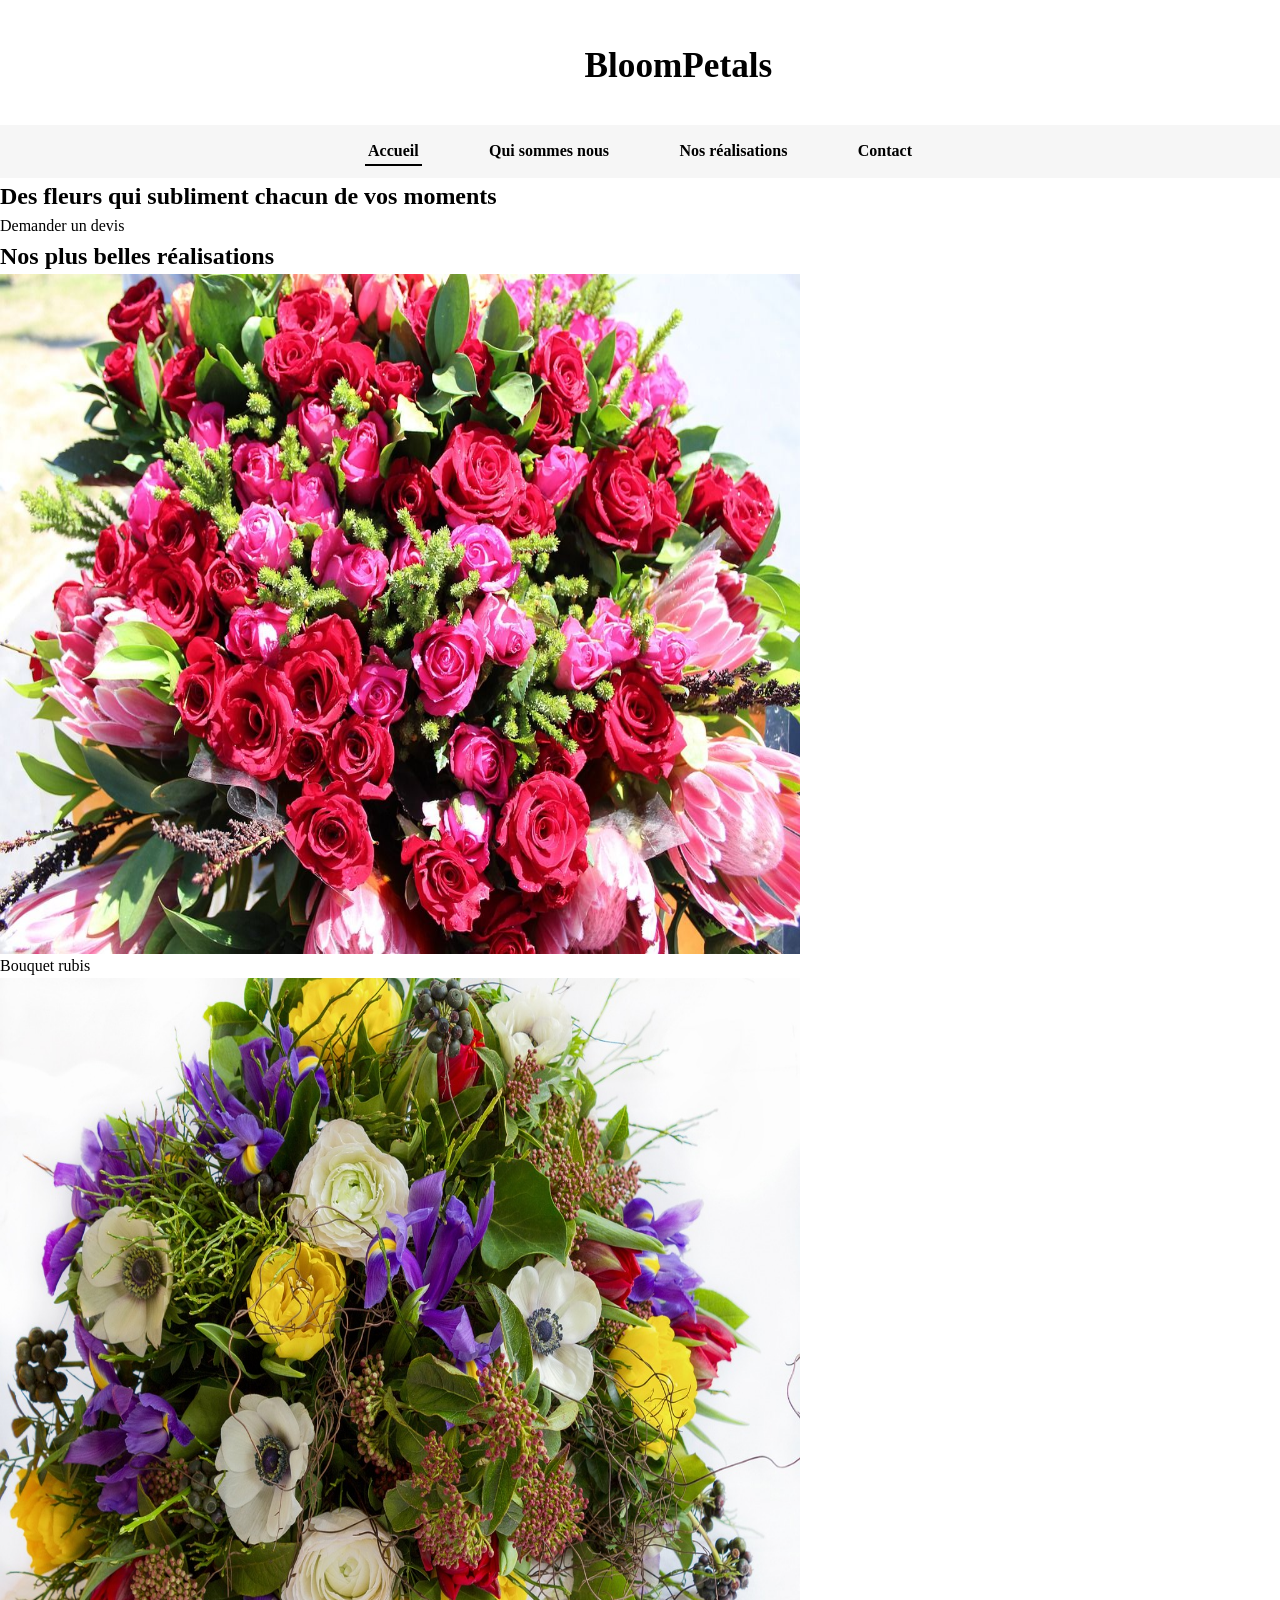
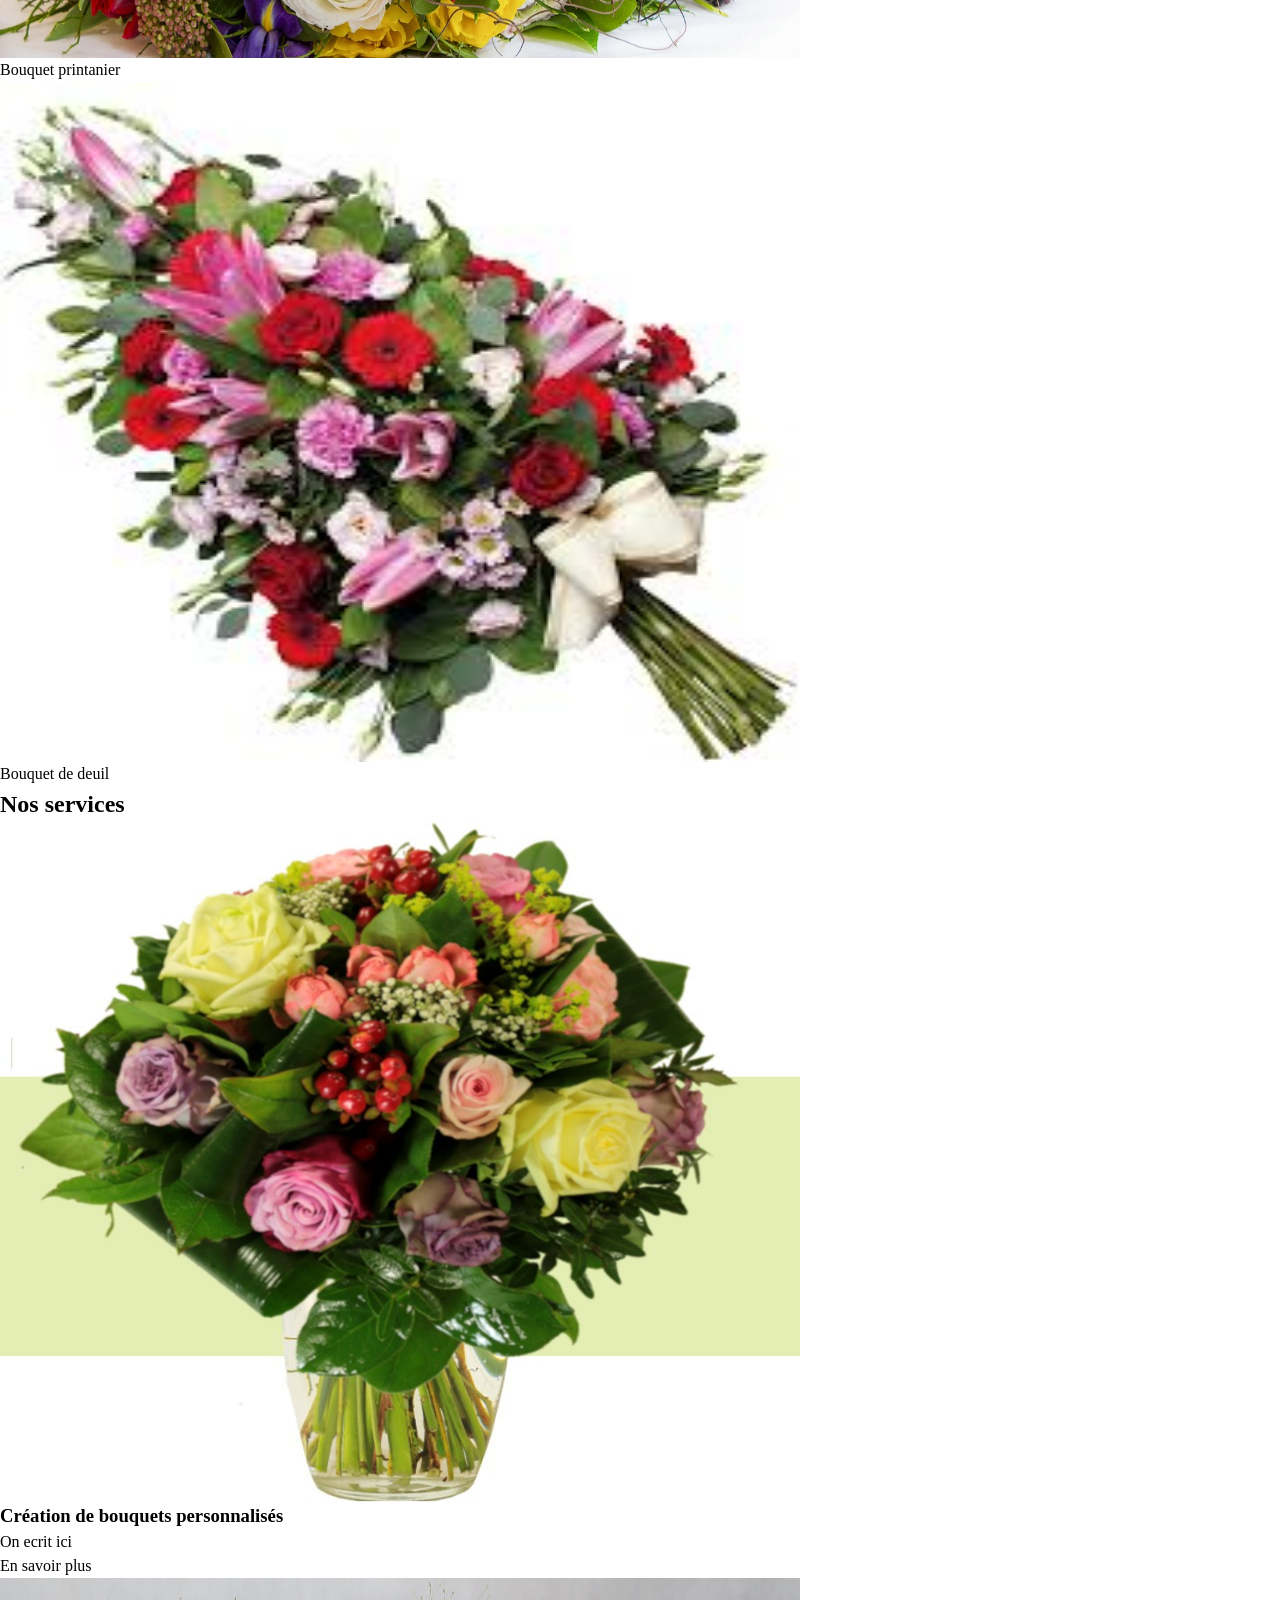
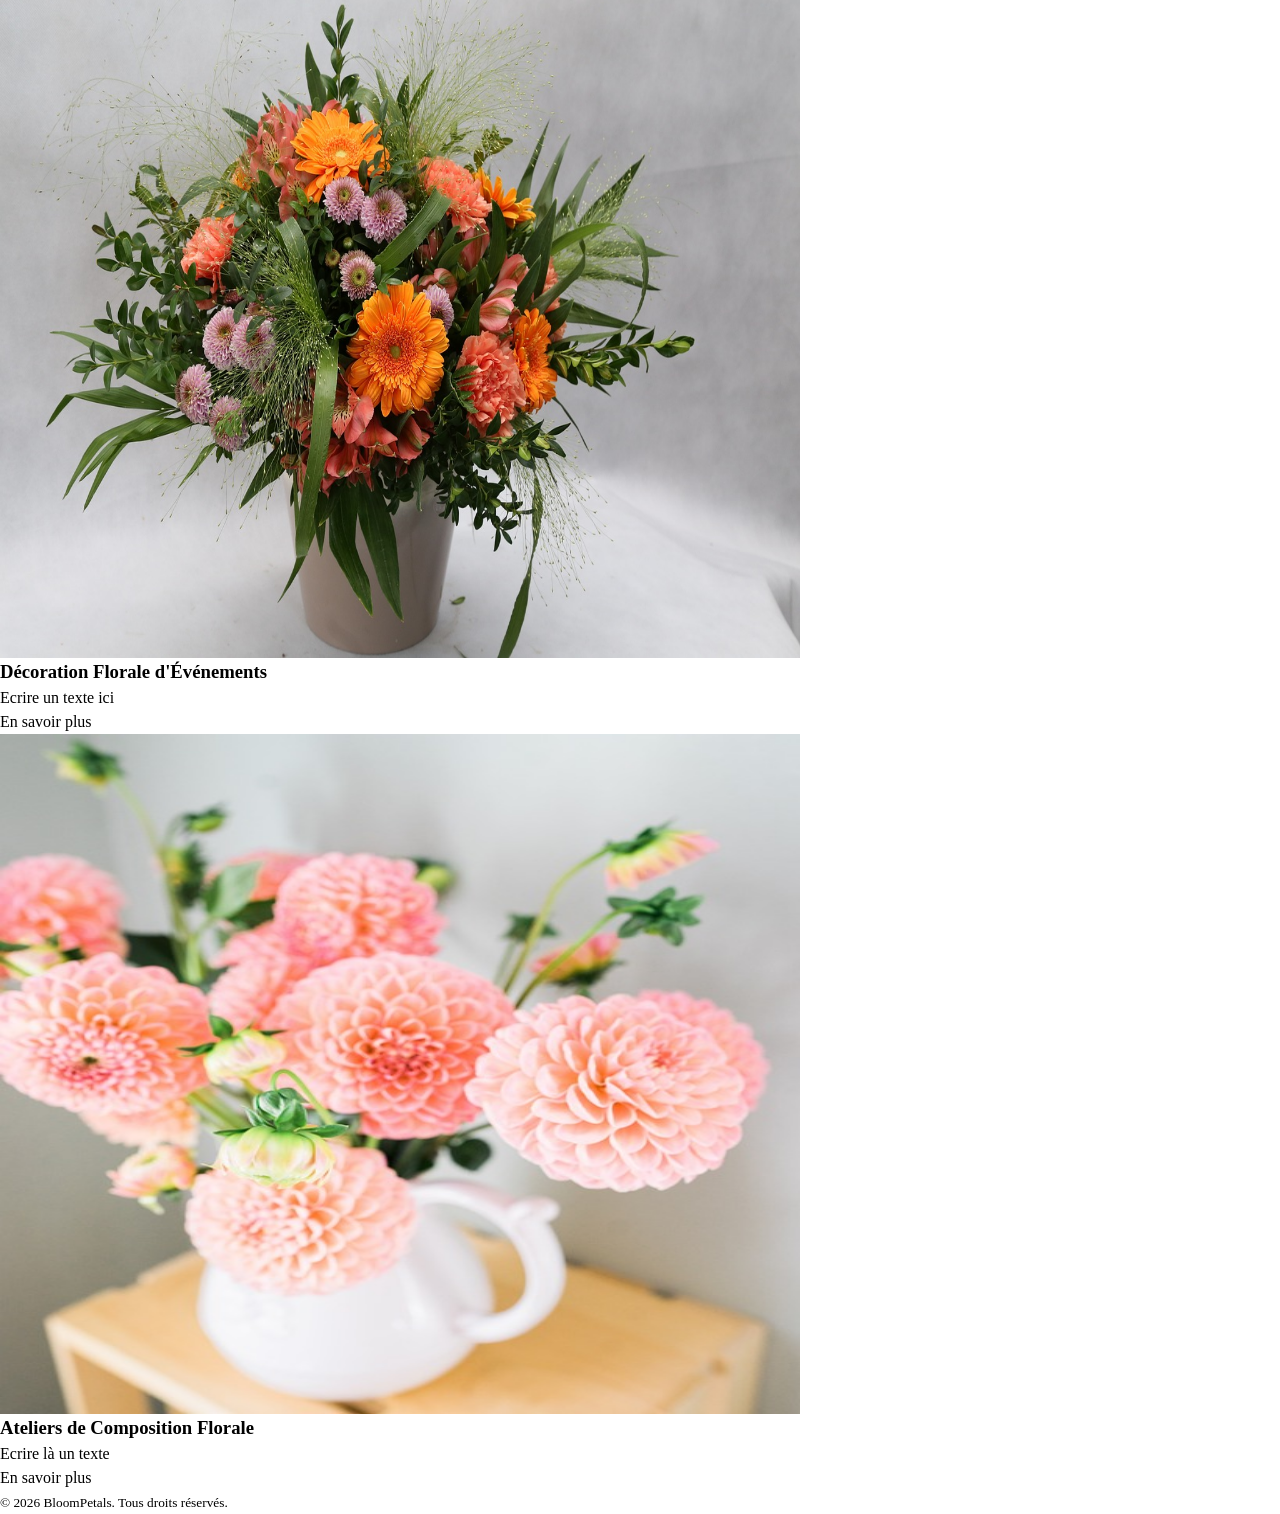
==== index.html @ 39d0ba1f "NewModif" ====
<!doctype html>
<html lang="fr">
  <head>
    <meta charset="UTF-8" />
    <meta name="viewport" content="width=device-width, initial-scale=1" />

    <title>
      BloomPetals | Fleuriste créateur : bouquets, événements, ateliers
    </title>
    <meta
      name="description"
      content="BloomPetals crée des bouquets personnalisés, décore vos événements et propose des ateliers de composition florale. Découvrez nos réalisations."
    />
    <link rel="canonical" href="https://www.exemple.fr/" />

    <meta property="og:type" content="website" />
    <meta property="og:title" content="BloomPetals | Fleuriste créateur" />
    <meta
      property="og:description"
      content="Bouquets personnalisés, décoration florale d'événements et ateliers de composition florale."
    />
    <meta property="og:image" content="images/hero.jpg" />

    <link rel="stylesheet" href="style.css" />
  </head>

  <body>
    <header class="entete">
      <a
        class="logo"
        href="index.html"
        aria-label="BloomPetals, retour à l'accueil"
        >BloomPetals</a
      >

      <nav aria-label="Navigation principale">
        <ul class="menu">
          <li><a href="index.html" aria-current="page">Accueil</a></li>
          <li><a href="qui-sommes-nous.html">Qui sommes nous</a></li>
          <li><a href="nos-realisations.html">Nos réalisations</a></li>
          <li><a href="contact.html">Contact</a></li>
        </ul>
      </nav>
    </header>

    <main>
      <section class="hero" aria-labelledby="titre-hero">
        <h1 id="titre-hero">Des fleurs qui subliment chacun de vos moments</h1>
        <a class="bouton" href="contact.html">Demander un devis</a>
      </section>

      <section class="realisations" aria-labelledby="titre-realisations">
        <h2 id="titre-realisations">Nos plus belles réalisations</h2>

        <ul class="grille">
          <li>
            <figure>
              <img
                src="images/Noscrea1.jpg"
                alt="Bouquet rubis"
                width="800"
                height="680"
                loading="lazy"
              />
              <figcaption>Bouquet rubis</figcaption>
            </figure>
          </li>
          <li>
            <figure>
              <img
                src="images/Noscrea2.jpg"
                alt="Bouquet printanier"
                width="800"
                height="680"
                loading="lazy"
              />
              <figcaption>Bouquet printanier</figcaption>
            </figure>
          </li>
          <li>
            <figure>
              <img
                src="images/Noscrea3.jpg"
                alt="Bouquet de deuil"
                width="800"
                height="680"
                loading="lazy"
              />
              <figcaption>Bouquet de deuil</figcaption>
            </figure>
          </li>
        </ul>
      </section>

      <section class="services" aria-labelledby="titre-services">
        <h2 id="titre-services">Nos services</h2>

        <ul class="grille">
          <li>
            <article class="service">
              <img
                src="images/Bouco.jpg"
                alt="Fleuriste composant un bouquet sur mesure"
                width="800"
                height="680"
                loading="lazy"
              />
              <h3>Création de bouquets personnalisés</h3>
              <p>On ecrit ici</p>
              <a href="services-bouquets.html"
                >En savoir plus<span class="invisible">
                  sur la création de bouquets personnalisés</span
                ></a
              >
            </article>
          </li>
          <li>
            <article class="service">
              <img
                src="images/Bouco2.jpg"
                alt="Décoration florale d'une salle de réception"
                width="800"
                height="680"
                loading="lazy"
              />
              <h3>Décoration Florale d'Événements</h3>
              <p>Ecrire un texte ici</p>
              <a href="services-evenements.html"
                >En savoir plus<span class="invisible">
                  sur la décoration florale d'événements</span
                ></a
              >
            </article>
          </li>
          <li>
            <article class="service">
              <img
                src="images/Bouco3.jpg"
                alt="Participants à un atelier de composition florale"
                width="800"
                height="680"
                loading="lazy"
              />
              <h3>Ateliers de Composition Florale</h3>
              <p>Ecrire là un texte</p>
              <a href="services-ateliers.html"
                >En savoir plus<span class="invisible">
                  sur les ateliers de composition florale</span
                ></a
              >
            </article>
          </li>
        </ul>
      </section>
    </main>

    <footer class="pied">
      <p><small>© 2026 BloomPetals. Tous droits réservés.</small></p>
    </footer>
  </body>
</html>
---- style.css ----
a:root {
  --vert: #2f5d50;
  --rose: #e9c9d0;
  --rose-fonce: #c98a9b;
  --creme: #faf7f4;
  --gris-clair: #eeeeee;
  --texte: #1c1c1c;
  --police: "Roboto", Arial, Helvetica, sans-serif;
}


* {
  margin: 0;
  padding: 0;
  box-sizing: border-box; 
}

body {
  font-family: var(--police);
  color: var(--texte);
  background-color: var(--creme);
  line-height: 1.5;
}

ul {
  list-style: none; 
}

a {
  color: inherit;
  text-decoration: none;
}

img {
  display: block;
  max-width: 100%; 
}


a:focus-visible {
  outline: 3px solid var(--vert);
  outline-offset: 3px;
}


.invisible {
  position: absolute;
  width: 1px;
  height: 1px;
  overflow: hidden;
  clip-path: inset(50%);
}


.entete {
  background-color: var(--gris-clair);
  padding-top: 2.5rem;
}

.logo {
  display: flex;
  align-items: center;
  justify-content: center;
  justify-content: flexbox;
  gap: 1.5rem;
  padding-bottom: 2rem;
  font-size: 2.2rem;
  font-weight: 700;
}


.logo::before {
  content: "";
  width: 3.3rem;
  height: 3.3rem;
  border-radius: 50%;
  background-color: var(--rose-fonce);
}


.menu {
  display: flex;
  justify-content: flexbox;
  justify-content: center;
  flex-wrap: wrap;
  gap: 1rem 4rem;
  padding: 0.9rem 1rem;
  font-weight: 700;
}

.entete .menu {
  background-color: #f6f6f6;
}

.menu a {
  padding: 0.3rem 0.2rem;
  border-bottom: 2px solid transparent;
}

.menu a:hover,
.menu a[aria-current="page"] {
  border-bottom-color: var(
    --vert
  );
  
.hero {
  display: flex;
  flex-direction: column; 
  justify-content: center;
  justify-content: flexbox;
  align-items: flex-start; 
  gap: 2rem;
  min-height: 33rem;
  padding: 3rem 10%;
  background-color: var(--rose);
}

.hero h1 {
  max-width: 22ch;
  font-size: clamp(2.2rem, 5vw, 3.5rem); 
  font-weight: 400;
  line-height: 1.15;
}

.bouton {
  min-width: min(100%, 20rem);
  padding: 1.6rem 2.5rem;
  text-align: center;
  font-size: 1.4rem;
  font-weight: 700;
  color: #fff;
  background-color: var(--vert);
}

.bouton:hover {
  background-color: #244a40;
}


.realisations,
.services {
  padding: 3.5rem 3.5%;
}

.realisations {
  background-color: #f0f0f0;
}

.realisations h2,
.services h2 {
  margin-bottom: 2rem;
  text-align: center;
  font-size: 2rem;
}

.services h2 {
  margin-bottom: 3.5rem;
}


.grille {
  display: grid;
  grid-template-columns: repeat(3, 1fr);
  gap: 2.5rem;
}


.grille img {
  width: 100%;
  aspect-ratio: 6 / 5;
  object-fit: cover; /* l'image remplit le cadre sans se déformer */
  background-color: #c5c5c5; /* gris tant que la photo n'existe pas */
}

figcaption {
  padding-top: 0.6rem;
  font-weight: 700;
}

.service h3 {
  margin: 1.2rem 0 1.5rem;
  font-size: 1.5rem;
  line-height: 1.25;
}

.service p {
  margin-bottom: 1.2rem;
}

.service a {
  font-weight: 700;
  border-bottom: 2px solid var(--rose-fonce);
}

.service a:hover {
  color: var(--vert);
  border-bottom-color: var(--vert);
}

.pied {
  margin-top: 2rem;
  padding: 3rem 1rem 2rem;
  text-align: center;
  background-color: #d2d2d2;
}

.pied .menu {
  padding-top: 0;
}

.pied small {
  font-size: 0.85rem;
}

@media (max-width: 800px) {
  .grille {
    grid-template-columns: 1fr;
  }

  .menu {
    gap: 0.5rem 1.5rem;
  }

  .hero {
    min-height: 26rem;
    padding: 2rem 1.5rem;
  }

}
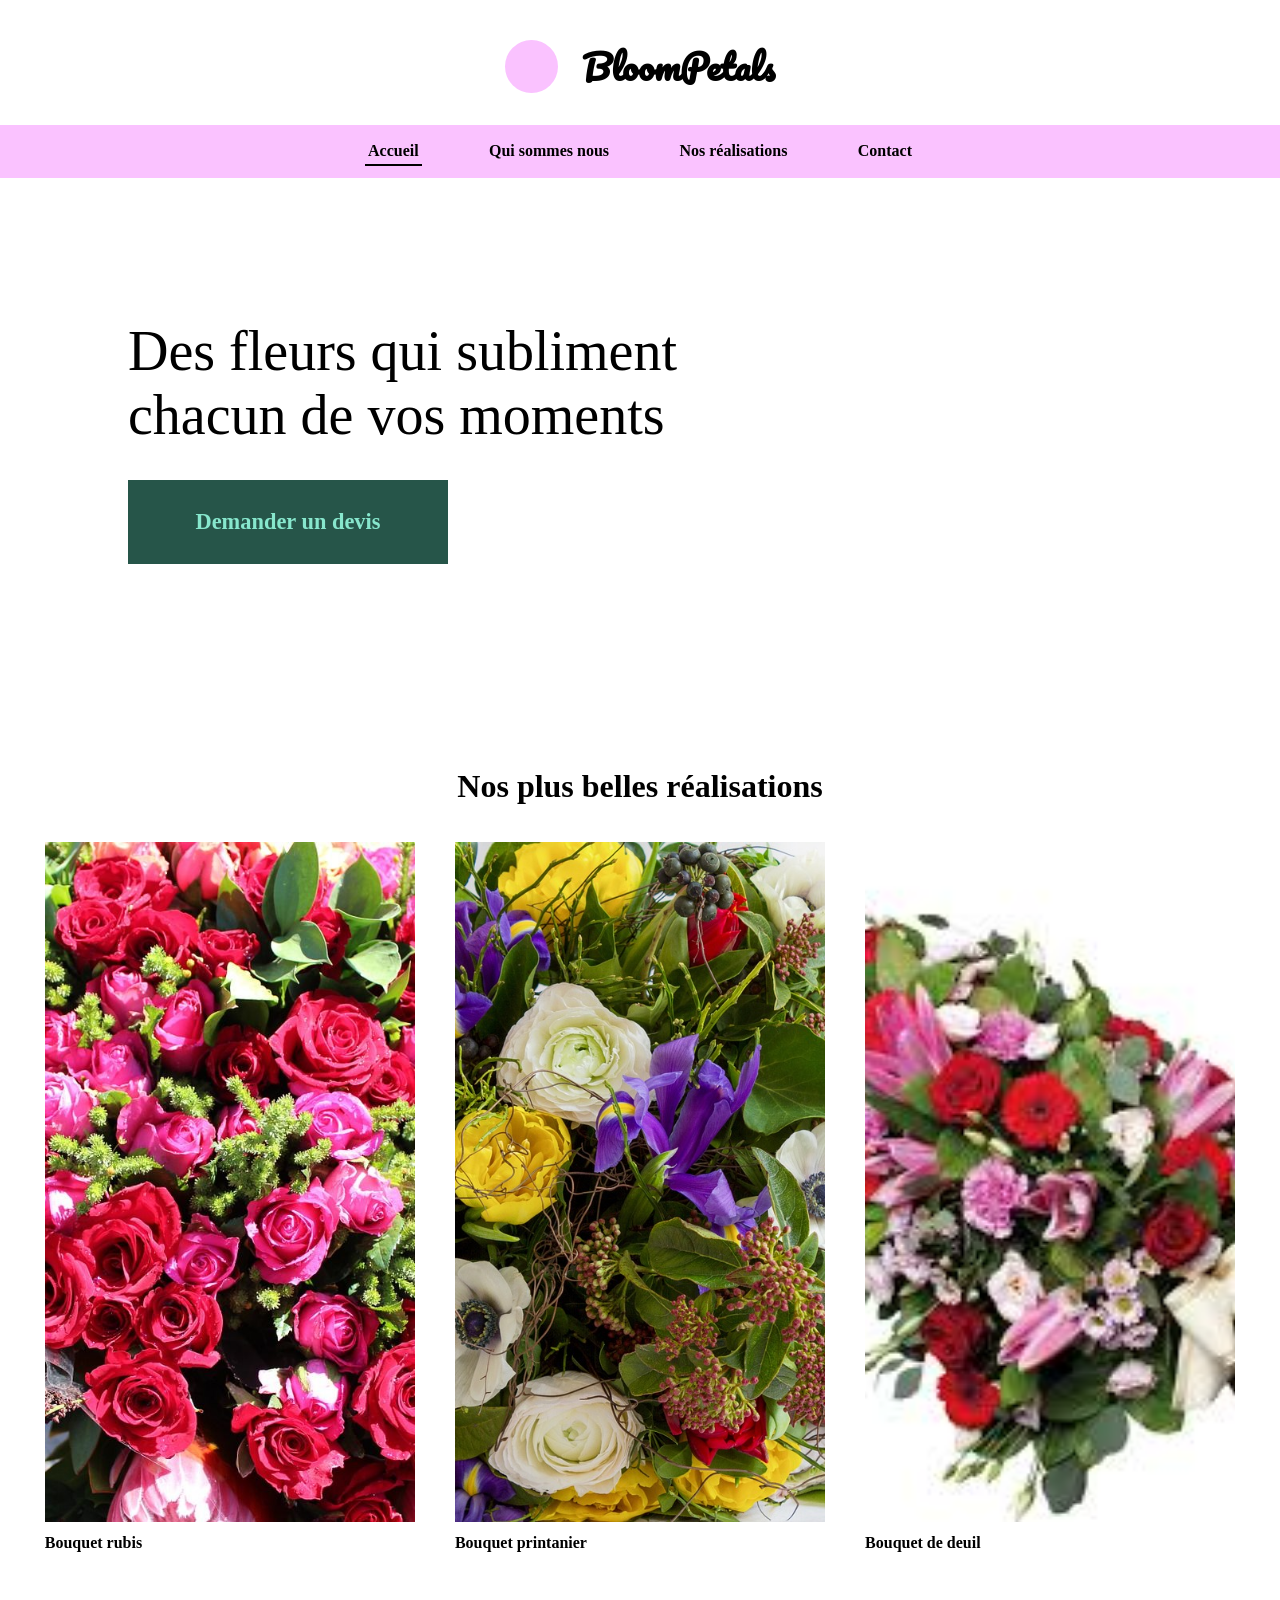
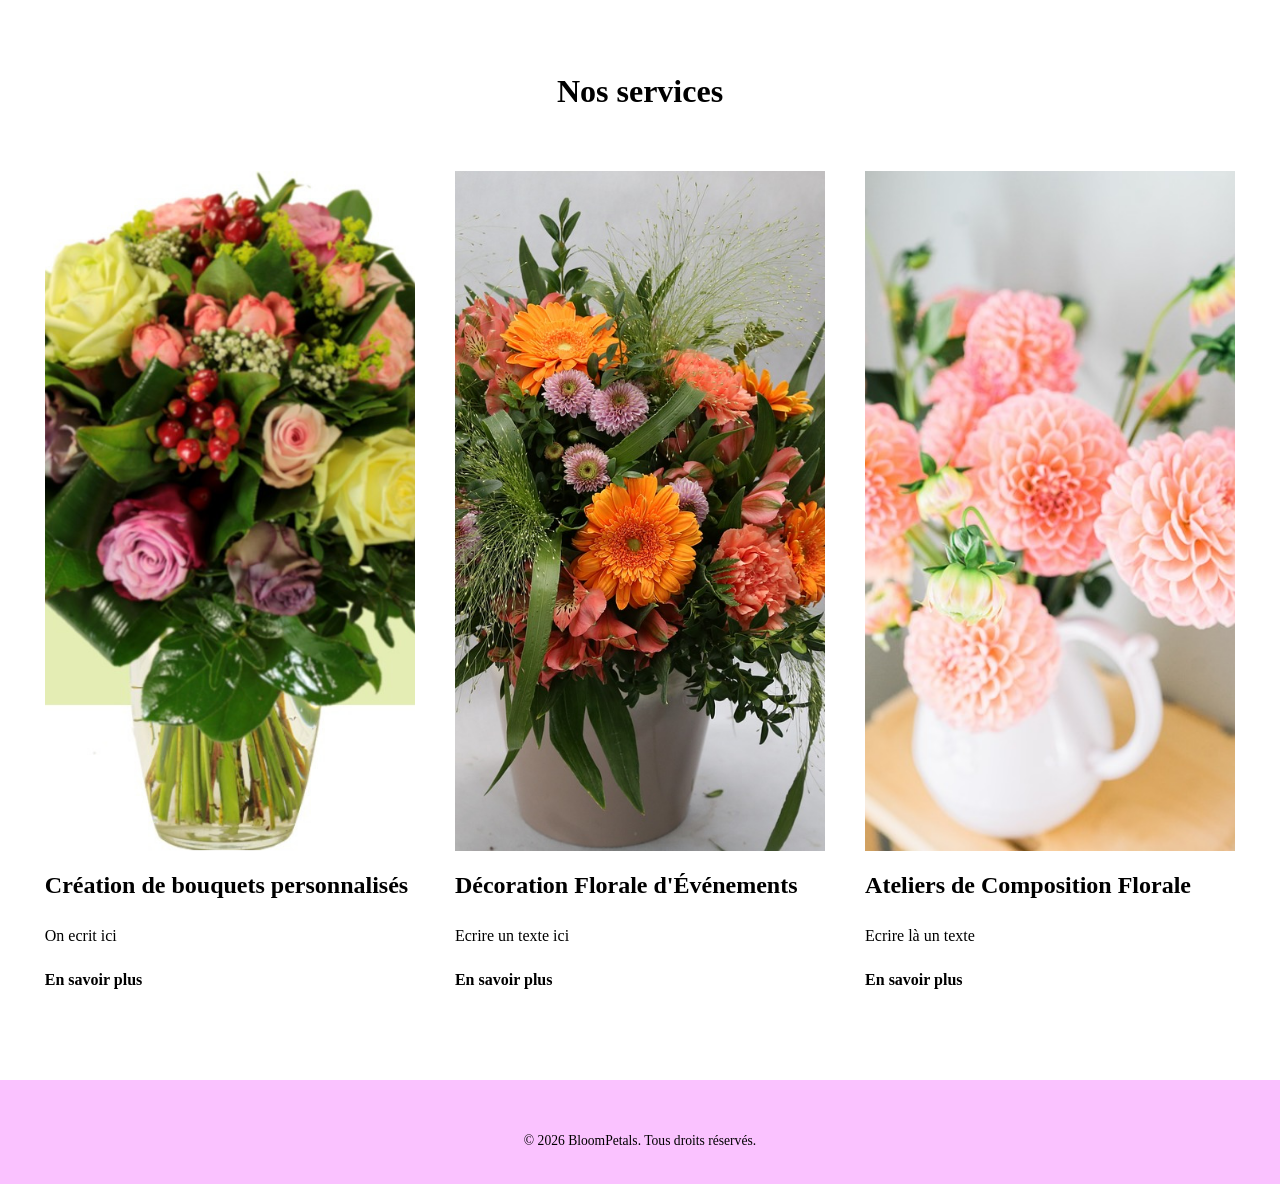
==== commit 5d54efbb: "Modif et css" ====
--- a/index.html
+++ b/index.html
@@ -22,6 +22,12 @@
     <meta property="og:image" content="images/hero.jpg" />
 
     <link rel="stylesheet" href="style.css" />
+    <link rel="preconnect" href="https://fonts.googleapis.com" />
+    <link rel="preconnect" href="https://fonts.gstatic.com" crossorigin />
+    <link
+      href="https://fonts.googleapis.com/css2?family=Pacifico&display=swap"
+      rel="stylesheet"
+    />
   </head>
 
   <body>
@@ -107,7 +113,7 @@
               />
               <h3>Création de bouquets personnalisés</h3>
               <p>On ecrit ici</p>
-              <a href="services-bouquets.html"
+              <a href="nos-realisations.html"
                 >En savoir plus<span class="invisible">
                   sur la création de bouquets personnalisés</span
                 ></a
@@ -125,7 +131,7 @@
               />
               <h3>Décoration Florale d'Événements</h3>
               <p>Ecrire un texte ici</p>
-              <a href="services-evenements.html"
+              <a href="nos-realisations.html"
                 >En savoir plus<span class="invisible">
                   sur la décoration florale d'événements</span
                 ></a
@@ -143,7 +149,7 @@
               />
               <h3>Ateliers de Composition Florale</h3>
               <p>Ecrire là un texte</p>
-              <a href="services-ateliers.html"
+              <a href="nos-realisations.html"
                 >En savoir plus<span class="invisible">
                   sur les ateliers de composition florale</span
                 ></a
--- a/style.css
+++ b/style.css
@@ -1,4 +1,3 @@
-
 a:root {
   --vert: #2f5d50;
   --rose: #e9c9d0;
@@ -9,11 +8,10 @@
   --police: "Roboto", Arial, Helvetica, sans-serif;
 }
 
-
 * {
   margin: 0;
   padding: 0;
-  box-sizing: border-box; 
+  box-sizing: border-box;
 }
 
 body {
@@ -24,7 +22,7 @@
 }
 
 ul {
-  list-style: none; 
+  list-style: none;
 }
 
 a {
@@ -34,15 +32,13 @@
 
 img {
   display: block;
-  max-width: 100%; 
-}
-
+  max-width: 100%;
+}
 
 a:focus-visible {
   outline: 3px solid var(--vert);
   outline-offset: 3px;
 }
-
 
 .invisible {
   position: absolute;
@@ -52,7 +48,6 @@
   clip-path: inset(50%);
 }
 
-
 .entete {
   background-color: var(--gris-clair);
   padding-top: 2.5rem;
@@ -61,27 +56,24 @@
 .logo {
   display: flex;
   align-items: center;
+  font-family: "Pacifico", cursive;
   justify-content: center;
-  justify-content: flexbox;
   gap: 1.5rem;
   padding-bottom: 2rem;
   font-size: 2.2rem;
   font-weight: 700;
 }
-
 
 .logo::before {
   content: "";
   width: 3.3rem;
   height: 3.3rem;
   border-radius: 50%;
-  background-color: var(--rose-fonce);
-}
-
+  background-color: #fac2ff;
+}
 
 .menu {
   display: flex;
-  justify-content: flexbox;
   justify-content: center;
   flex-wrap: wrap;
   gap: 1rem 4rem;
@@ -90,7 +82,7 @@
 }
 
 .entete .menu {
-  background-color: #f6f6f6;
+  background-color: #fac2ff;
 }
 
 .menu a {
@@ -100,16 +92,14 @@
 
 .menu a:hover,
 .menu a[aria-current="page"] {
-  border-bottom-color: var(
-    --vert
-  );
-  
+  border-bottom-color: var(--vert);
+}
+
 .hero {
   display: flex;
-  flex-direction: column; 
+  flex-direction: column;
   justify-content: center;
-  justify-content: flexbox;
-  align-items: flex-start; 
+  align-items: flex-start;
   gap: 2rem;
   min-height: 33rem;
   padding: 3rem 10%;
@@ -118,7 +108,7 @@
 
 .hero h1 {
   max-width: 22ch;
-  font-size: clamp(2.2rem, 5vw, 3.5rem); 
+  font-size: clamp(2.2rem, 5vw, 3.5rem);
   font-weight: 400;
   line-height: 1.15;
 }
@@ -129,14 +119,13 @@
   text-align: center;
   font-size: 1.4rem;
   font-weight: 700;
-  color: #fff;
-  background-color: var(--vert);
+  color: #87e7cd;
+  background-color: #265549;
 }
 
 .bouton:hover {
-  background-color: #244a40;
-}
-
+  background-color: #284840;
+}
 
 .realisations,
 .services {
@@ -144,7 +133,7 @@
 }
 
 .realisations {
-  background-color: #f0f0f0;
+  background-color: #fff;
 }
 
 .realisations h2,
@@ -158,13 +147,11 @@
   margin-bottom: 3.5rem;
 }
 
-
 .grille {
   display: grid;
   grid-template-columns: repeat(3, 1fr);
   gap: 2.5rem;
 }
-
 
 .grille img {
   width: 100%;
@@ -202,7 +189,7 @@
   margin-top: 2rem;
   padding: 3rem 1rem 2rem;
   text-align: center;
-  background-color: #d2d2d2;
+  background-color: #fac2ff;
 }
 
 .pied .menu {
@@ -226,5 +213,4 @@
     min-height: 26rem;
     padding: 2rem 1.5rem;
   }
-
-}+}
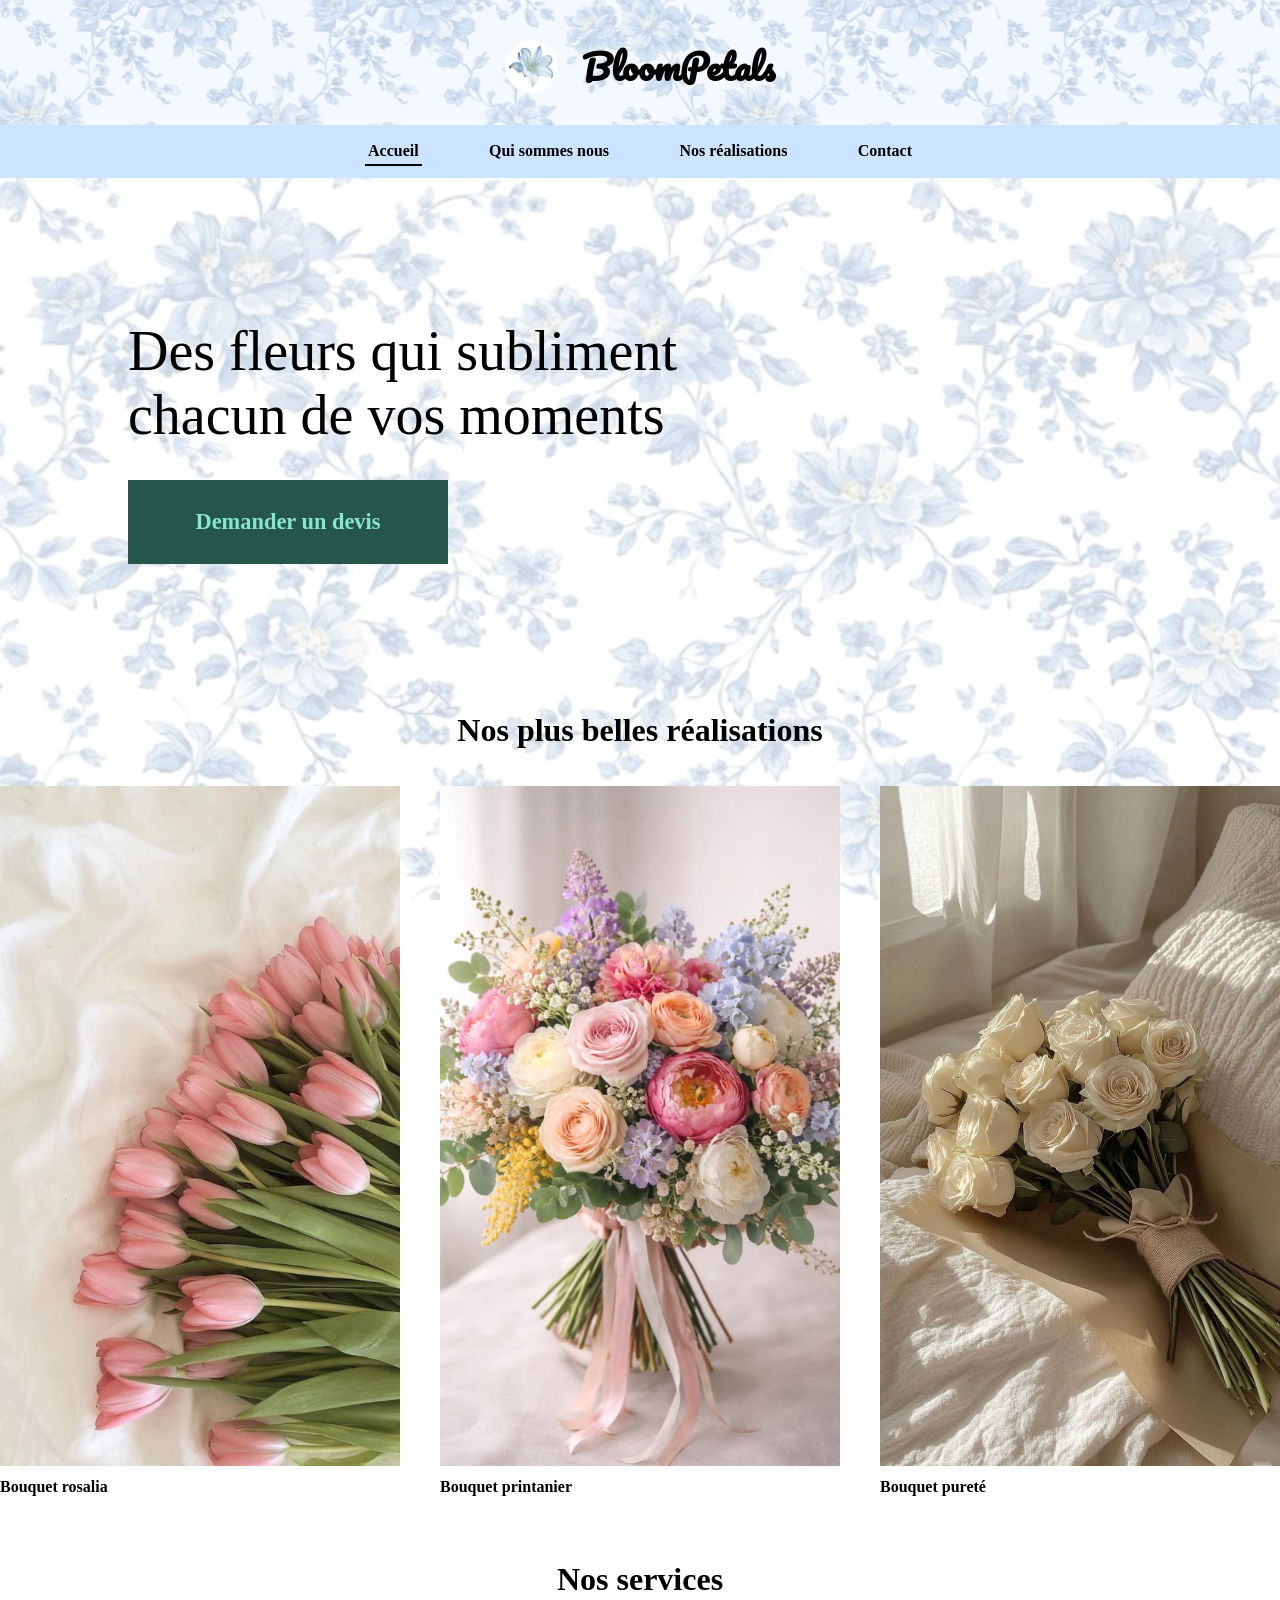
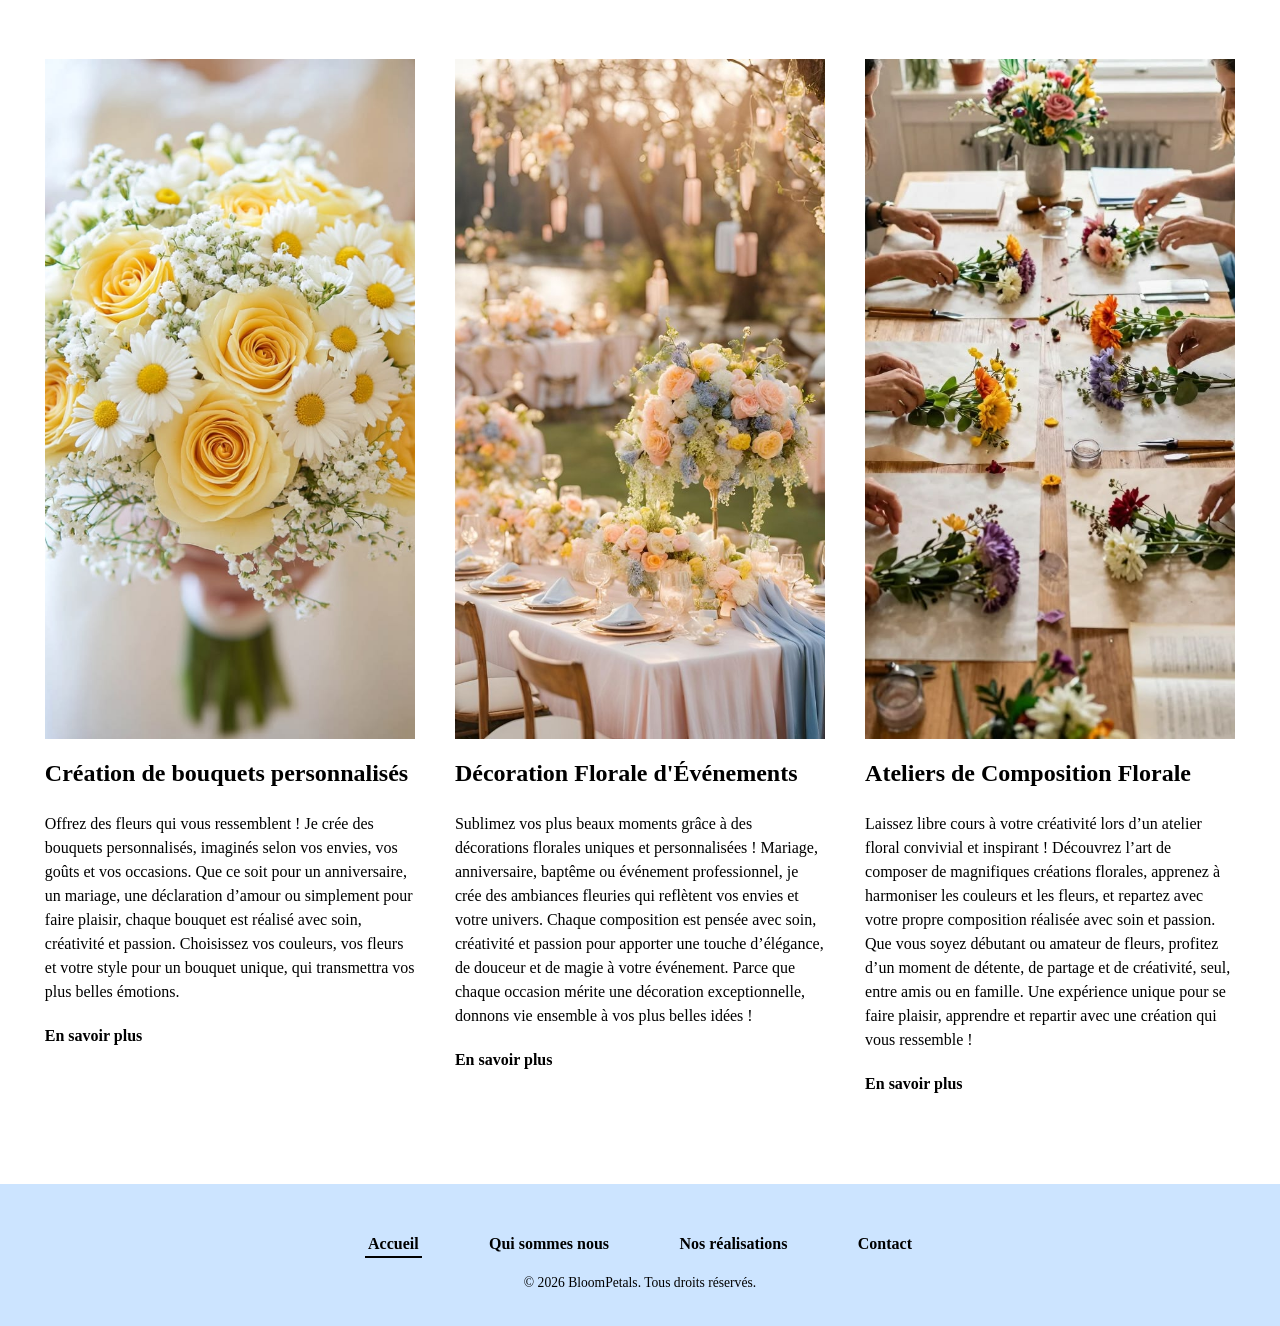
==== commit 6db204aa: "Harmonisation et resolution de problème" ====
--- a/index.html
+++ b/index.html
@@ -62,19 +62,19 @@
           <li>
             <figure>
               <img
-                src="images/Noscrea1.jpg"
+                src="images/roserose.jpeg"
                 alt="Bouquet rubis"
                 width="800"
                 height="680"
                 loading="lazy"
               />
-              <figcaption>Bouquet rubis</figcaption>
+              <figcaption>Bouquet rosalia</figcaption>
             </figure>
           </li>
           <li>
             <figure>
               <img
-                src="images/Noscrea2.jpg"
+                src="images/multi.jpeg"
                 alt="Bouquet printanier"
                 width="800"
                 height="680"
@@ -86,13 +86,13 @@
           <li>
             <figure>
               <img
-                src="images/Noscrea3.jpg"
+                src="images/roseblanche.jpeg"
                 alt="Bouquet de deuil"
                 width="800"
                 height="680"
                 loading="lazy"
               />
-              <figcaption>Bouquet de deuil</figcaption>
+              <figcaption>Bouquet pureté</figcaption>
             </figure>
           </li>
         </ul>
@@ -105,14 +105,22 @@
           <li>
             <article class="service">
               <img
-                src="images/Bouco.jpg"
+                src="images/boupers.jpeg"
                 alt="Fleuriste composant un bouquet sur mesure"
                 width="800"
                 height="680"
                 loading="lazy"
               />
               <h3>Création de bouquets personnalisés</h3>
-              <p>On ecrit ici</p>
+              <p>
+                Offrez des fleurs qui vous ressemblent ! Je crée des bouquets
+                personnalisés, imaginés selon vos envies, vos goûts et vos
+                occasions. Que ce soit pour un anniversaire, un mariage, une
+                déclaration d’amour ou simplement pour faire plaisir, chaque
+                bouquet est réalisé avec soin, créativité et passion. Choisissez
+                vos couleurs, vos fleurs et votre style pour un bouquet unique,
+                qui transmettra vos plus belles émotions.
+              </p>
               <a href="nos-realisations.html"
                 >En savoir plus<span class="invisible">
                   sur la création de bouquets personnalisés</span
@@ -123,14 +131,23 @@
           <li>
             <article class="service">
               <img
-                src="images/Bouco2.jpg"
+                src="images/event.jpeg"
                 alt="Décoration florale d'une salle de réception"
                 width="800"
                 height="680"
                 loading="lazy"
               />
               <h3>Décoration Florale d'Événements</h3>
-              <p>Ecrire un texte ici</p>
+              <p>
+                Sublimez vos plus beaux moments grâce à des décorations florales
+                uniques et personnalisées ! Mariage, anniversaire, baptême ou
+                événement professionnel, je crée des ambiances fleuries qui
+                reflètent vos envies et votre univers. Chaque composition est
+                pensée avec soin, créativité et passion pour apporter une touche
+                d’élégance, de douceur et de magie à votre événement. Parce que
+                chaque occasion mérite une décoration exceptionnelle, donnons
+                vie ensemble à vos plus belles idées !
+              </p>
               <a href="nos-realisations.html"
                 >En savoir plus<span class="invisible">
                   sur la décoration florale d'événements</span
@@ -141,14 +158,24 @@
           <li>
             <article class="service">
               <img
-                src="images/Bouco3.jpg"
+                src="images/atelier.jpeg"
                 alt="Participants à un atelier de composition florale"
                 width="800"
                 height="680"
                 loading="lazy"
               />
               <h3>Ateliers de Composition Florale</h3>
-              <p>Ecrire là un texte</p>
+              <p>
+                Laissez libre cours à votre créativité lors d’un atelier floral
+                convivial et inspirant ! Découvrez l’art de composer de
+                magnifiques créations florales, apprenez à harmoniser les
+                couleurs et les fleurs, et repartez avec votre propre
+                composition réalisée avec soin et passion. Que vous soyez
+                débutant ou amateur de fleurs, profitez d’un moment de détente,
+                de partage et de créativité, seul, entre amis ou en famille. Une
+                expérience unique pour se faire plaisir, apprendre et repartir
+                avec une création qui vous ressemble !
+              </p>
               <a href="nos-realisations.html"
                 >En savoir plus<span class="invisible">
                   sur les ateliers de composition florale</span
@@ -161,6 +188,14 @@
     </main>
 
     <footer class="pied">
+      <nav aria-label="Navigation principale">
+        <ul class="menu">
+          <li><a href="index.html" aria-current="page">Accueil</a></li>
+          <li><a href="qui-sommes-nous.html">Qui sommes nous</a></li>
+          <li><a href="nos-realisations.html">Nos réalisations</a></li>
+          <li><a href="contact.html">Contact</a></li>
+        </ul>
+      </nav>
       <p><small>© 2026 BloomPetals. Tous droits réservés.</small></p>
     </footer>
   </body>
--- a/style.css
+++ b/style.css
@@ -1,9 +1,4 @@
 a:root {
-  --vert: #2f5d50;
-  --rose: #e9c9d0;
-  --rose-fonce: #c98a9b;
-  --creme: #faf7f4;
-  --gris-clair: #eeeeee;
   --texte: #1c1c1c;
   --police: "Roboto", Arial, Helvetica, sans-serif;
 }
@@ -19,6 +14,18 @@
   color: var(--texte);
   background-color: var(--creme);
   line-height: 1.5;
+}
+
+body::before {
+  content: "";
+  position: fixed;
+  inset: 0;
+  background-image: url("images/background3.jpeg");
+  background-size: cover;
+  background-position: center;
+  opacity: 0.3;
+  z-index: -1;
+  pointer-events: none;
 }
 
 ul {
@@ -49,8 +56,20 @@
 }
 
 .entete {
-  background-color: var(--gris-clair);
   padding-top: 2.5rem;
+  background-color: #eff7ff;
+  position: relative;
+  isolation: isolate;
+}
+
+.entete::before {
+  content: "";
+  position: absolute;
+  inset: 0;
+  background-image: url("images/background3.jpeg");
+  background-position: center;
+  opacity: 0.3;
+  z-index: -1;
 }
 
 .logo {
@@ -69,7 +88,9 @@
   width: 3.3rem;
   height: 3.3rem;
   border-radius: 50%;
-  background-color: #fac2ff;
+  background-image: url(images/logo1.jpeg);
+  background-position: center;
+  background-size: cover;
 }
 
 .menu {
@@ -82,7 +103,7 @@
 }
 
 .entete .menu {
-  background-color: #fac2ff;
+  background-color: #cce4ff;
 }
 
 .menu a {
@@ -103,7 +124,6 @@
   gap: 2rem;
   min-height: 33rem;
   padding: 3rem 10%;
-  background-color: var(--rose);
 }
 
 .hero h1 {
@@ -127,13 +147,14 @@
   background-color: #284840;
 }
 
-.realisations,
 .services {
   padding: 3.5rem 3.5%;
+  background-color: transparent;
+  background-size: cover;
 }
 
 .realisations {
-  background-color: #fff;
+  background-color: transparent;
 }
 
 .realisations h2,
@@ -157,7 +178,6 @@
   width: 100%;
   aspect-ratio: 6 / 5;
   object-fit: cover; /* l'image remplit le cadre sans se déformer */
-  background-color: #c5c5c5; /* gris tant que la photo n'existe pas */
 }
 
 figcaption {
@@ -189,7 +209,7 @@
   margin-top: 2rem;
   padding: 3rem 1rem 2rem;
   text-align: center;
-  background-color: #fac2ff;
+  background-color: #cce4ff;
 }
 
 .pied .menu {
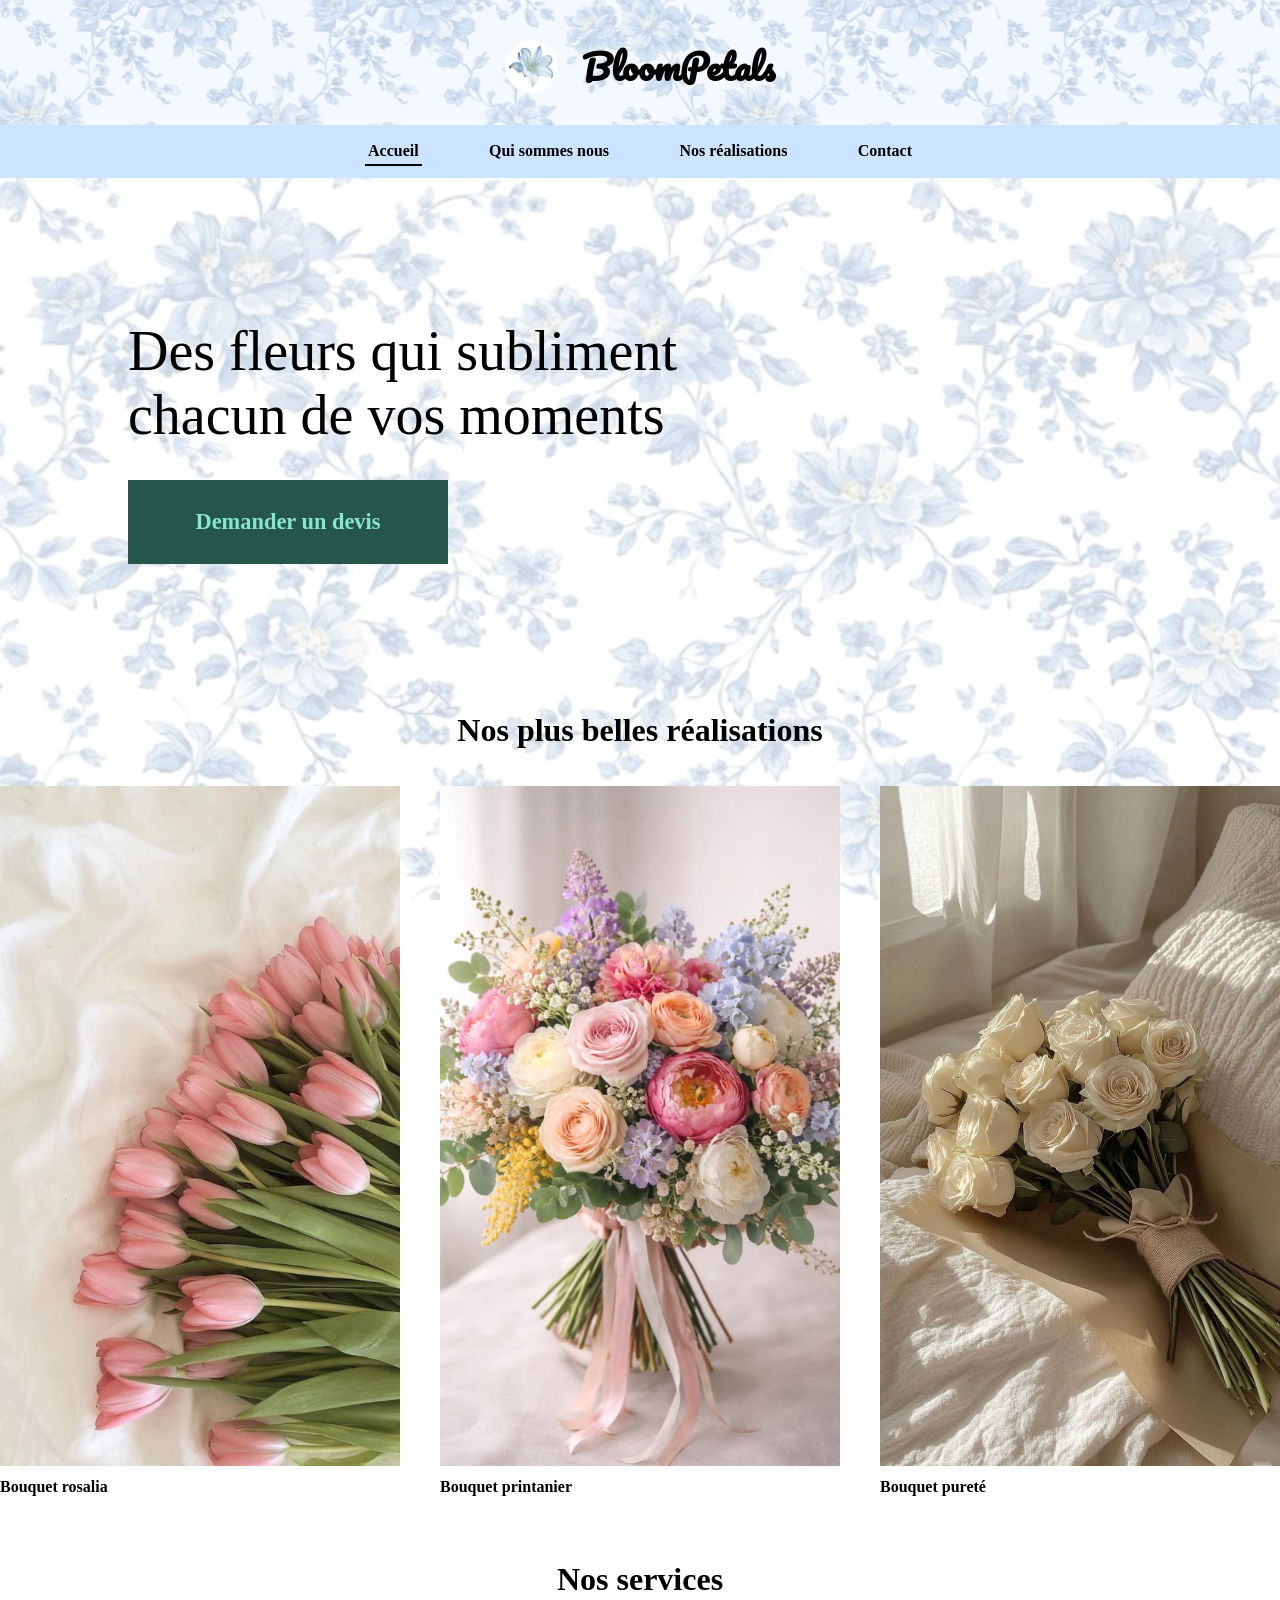
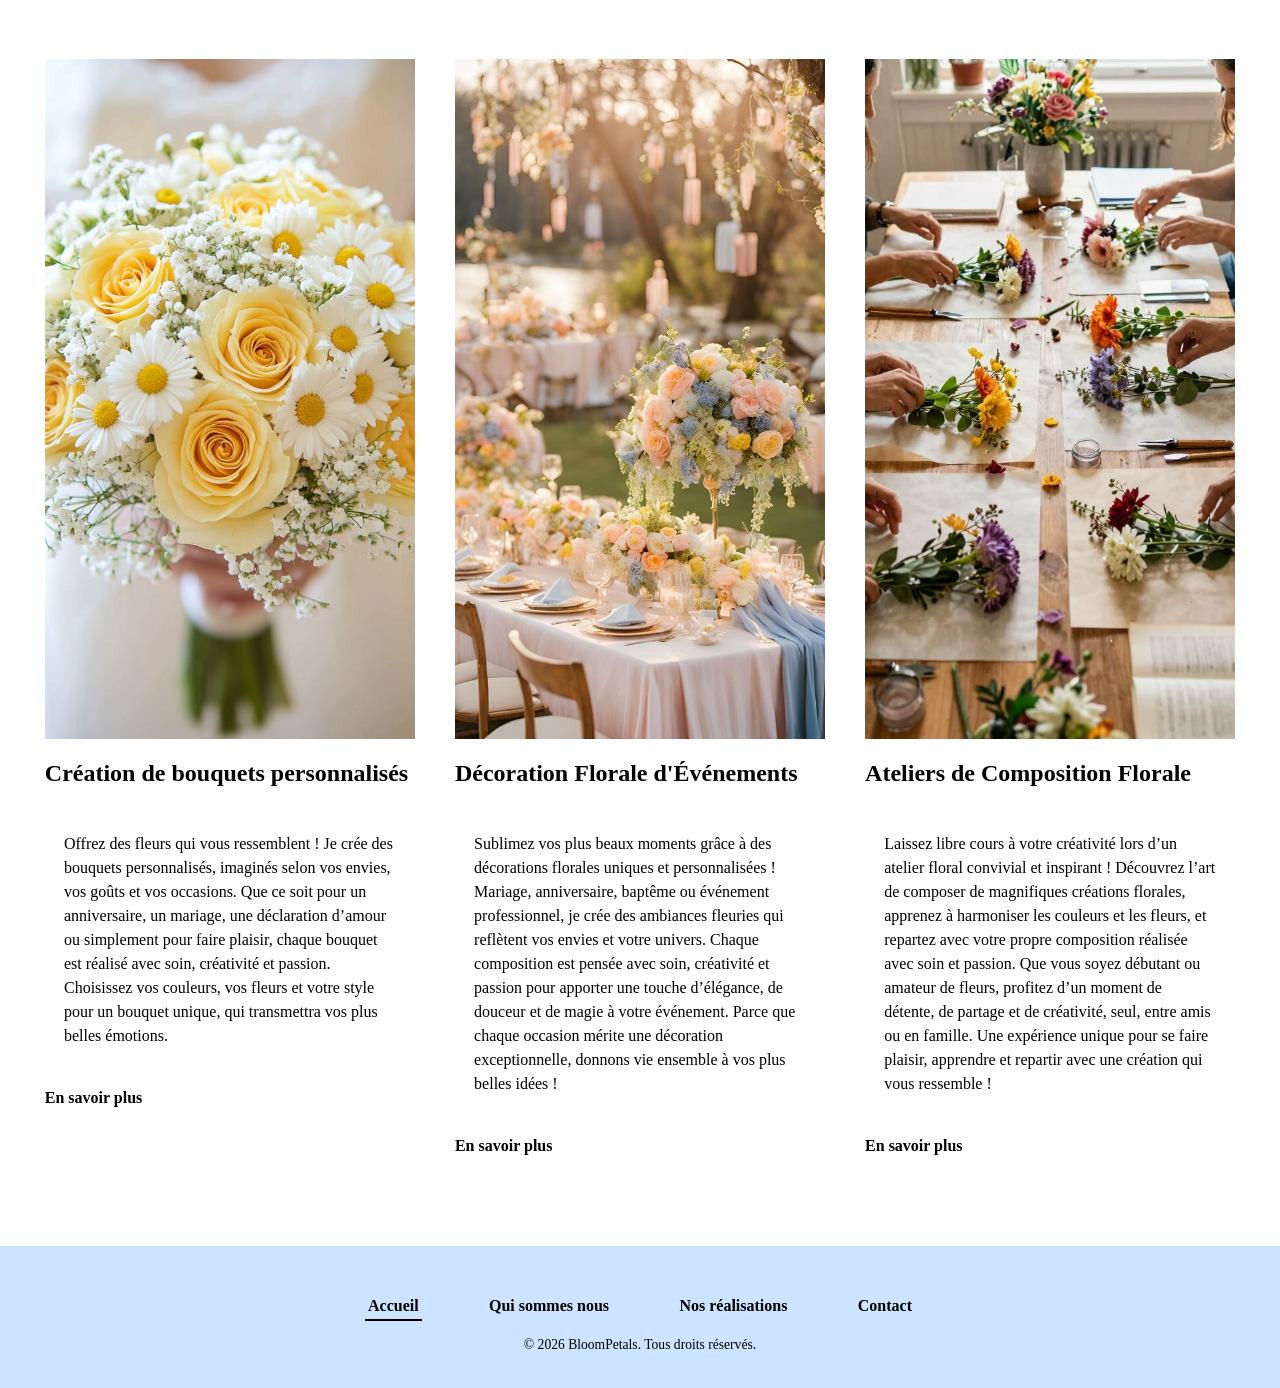
==== commit 3cd3797a: "page qui sommes nous" ====
--- a/index.html
+++ b/index.html
@@ -63,7 +63,7 @@
             <figure>
               <img
                 src="images/roserose.jpeg"
-                alt="Bouquet rubis"
+                alt="Bouquet rosalia"
                 width="800"
                 height="680"
                 loading="lazy"
@@ -87,7 +87,7 @@
             <figure>
               <img
                 src="images/roseblanche.jpeg"
-                alt="Bouquet de deuil"
+                alt="Bouquet pureté"
                 width="800"
                 height="680"
                 loading="lazy"
@@ -112,7 +112,7 @@
                 loading="lazy"
               />
               <h3>Création de bouquets personnalisés</h3>
-              <p>
+              <p class="pfond">
                 Offrez des fleurs qui vous ressemblent ! Je crée des bouquets
                 personnalisés, imaginés selon vos envies, vos goûts et vos
                 occasions. Que ce soit pour un anniversaire, un mariage, une
@@ -138,7 +138,7 @@
                 loading="lazy"
               />
               <h3>Décoration Florale d'Événements</h3>
-              <p>
+              <p class="pfond">
                 Sublimez vos plus beaux moments grâce à des décorations florales
                 uniques et personnalisées ! Mariage, anniversaire, baptême ou
                 événement professionnel, je crée des ambiances fleuries qui
@@ -165,7 +165,8 @@
                 loading="lazy"
               />
               <h3>Ateliers de Composition Florale</h3>
-              <p>
+
+              <p class="pfond">
                 Laissez libre cours à votre créativité lors d’un atelier floral
                 convivial et inspirant ! Découvrez l’art de composer de
                 magnifiques créations florales, apprenez à harmoniser les
@@ -176,6 +177,7 @@
                 expérience unique pour se faire plaisir, apprendre et repartir
                 avec une création qui vous ressemble !
               </p>
+
               <a href="nos-realisations.html"
                 >En savoir plus<span class="invisible">
                   sur les ateliers de composition florale</span
--- a/style.css
+++ b/style.css
@@ -147,6 +147,13 @@
   background-color: #284840;
 }
 
+.pfond {
+  background-color: rgba(255, 255, 255, 0.7);
+  padding: 1.2rem;
+  border-radius: 8px;
+  margin-bottom: 1.2rem;
+}
+
 .services {
   padding: 3.5rem 3.5%;
   background-color: transparent;
@@ -185,6 +192,12 @@
   font-weight: 700;
 }
 
+.service .pfond {
+  background-color: rgba(255, 255, 255, 0.7);
+  padding: 1.2rem;
+  border-radius: 8px;
+}
+
 .service h3 {
   margin: 1.2rem 0 1.5rem;
   font-size: 1.5rem;
@@ -233,4 +246,6 @@
     min-height: 26rem;
     padding: 2rem 1.5rem;
   }
-}
+
+  /* formulaire de contact */
+}
